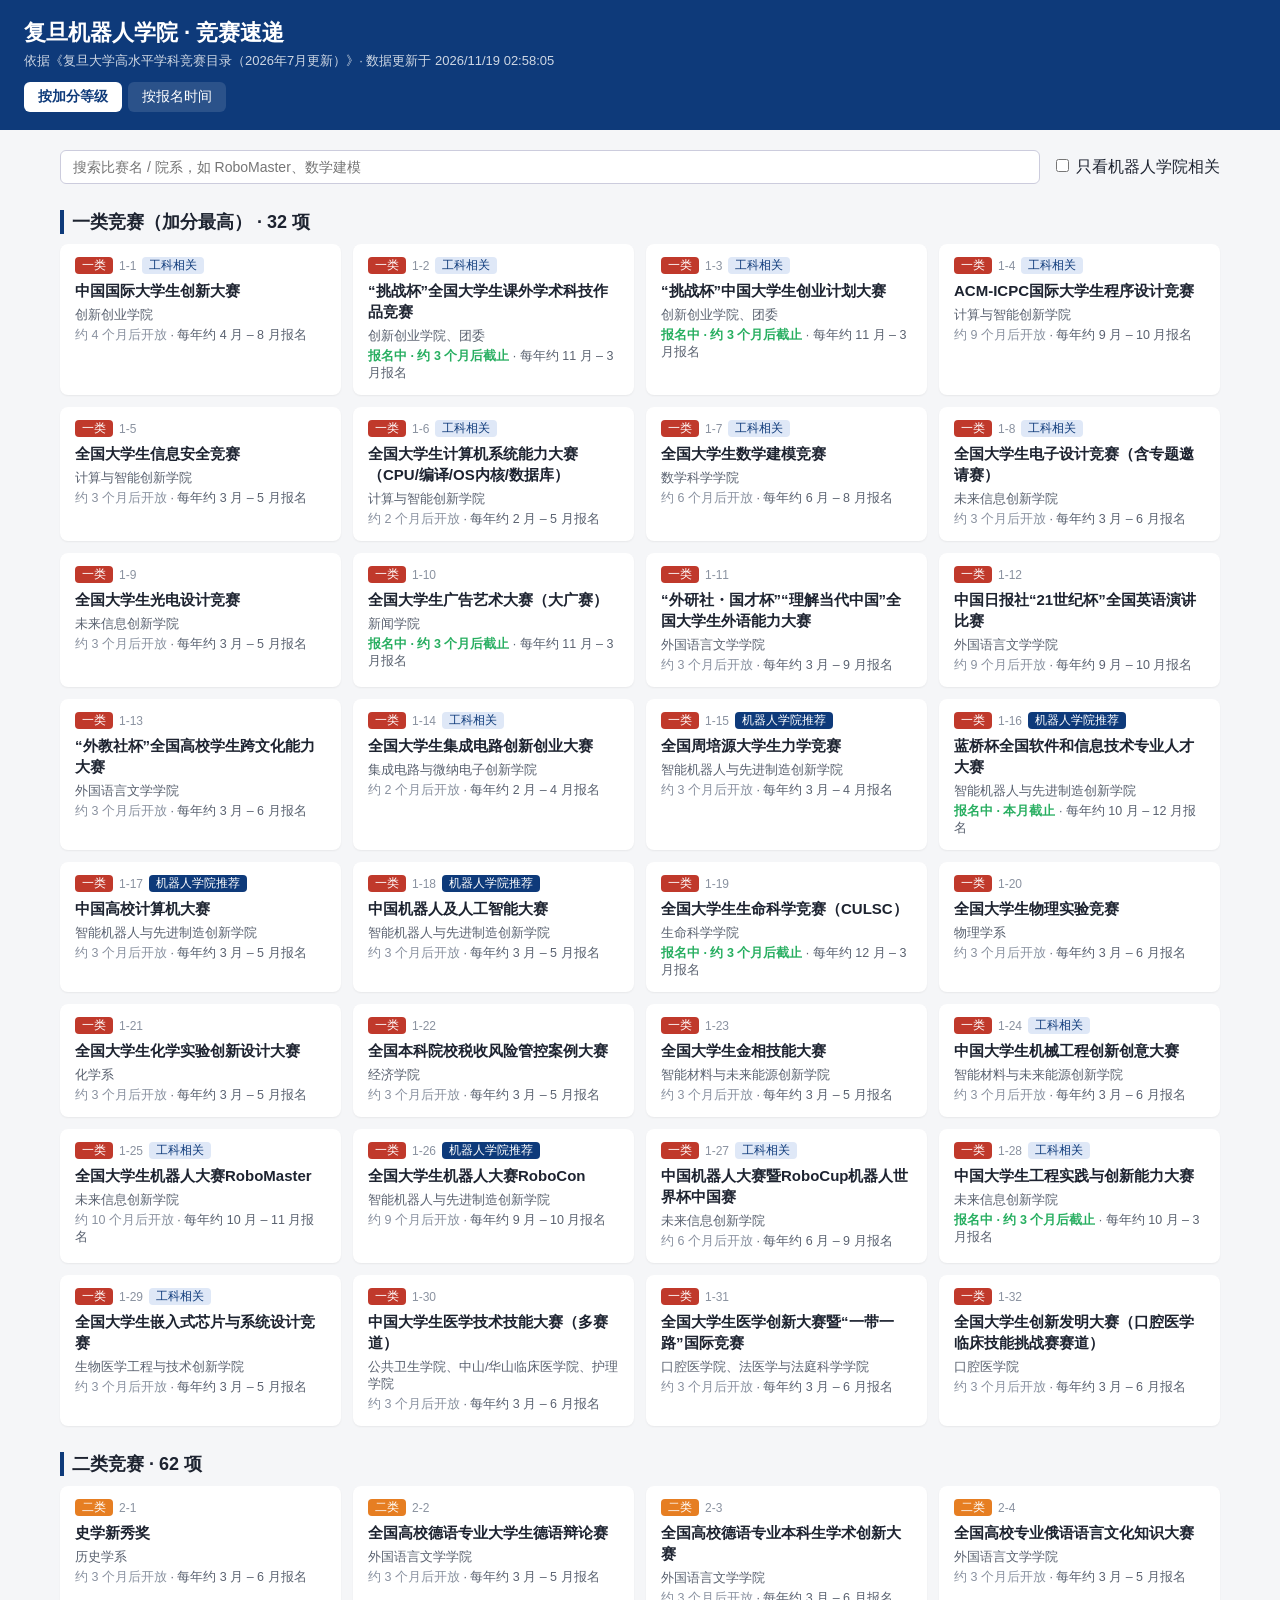
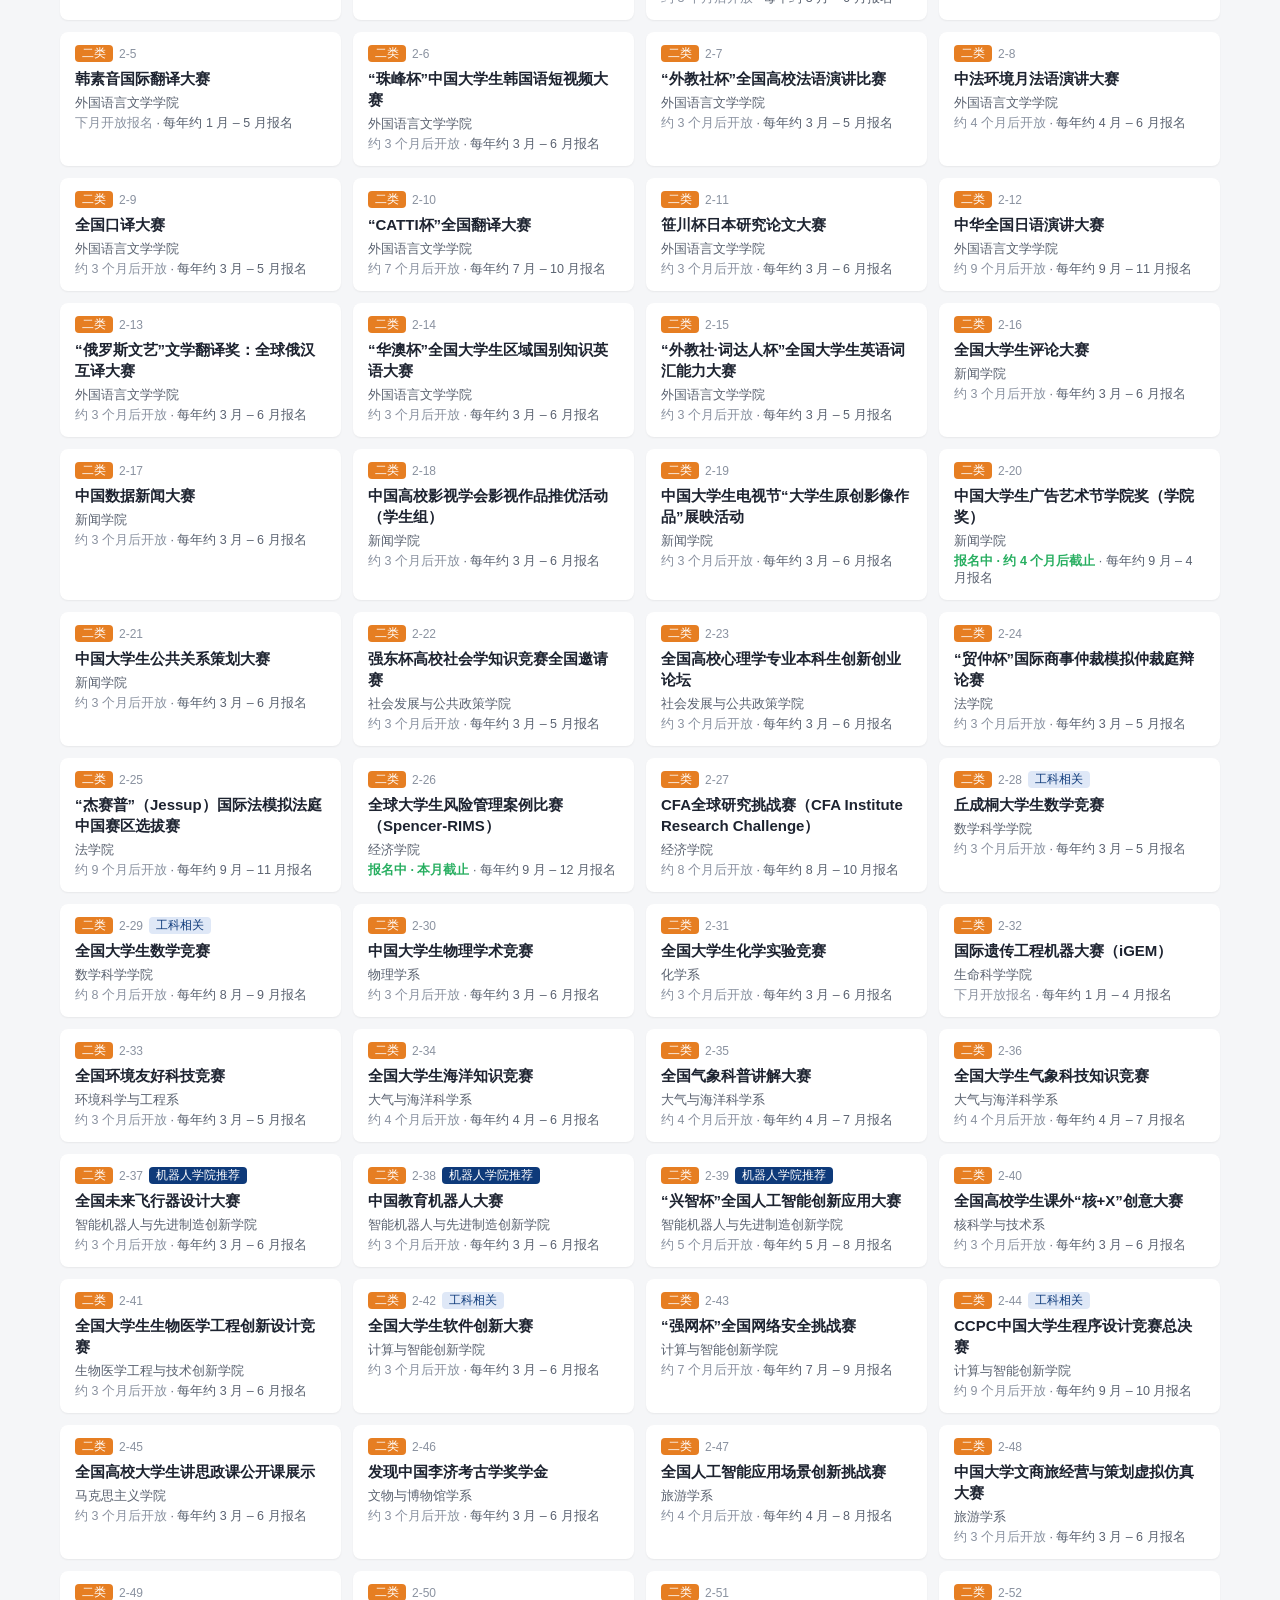
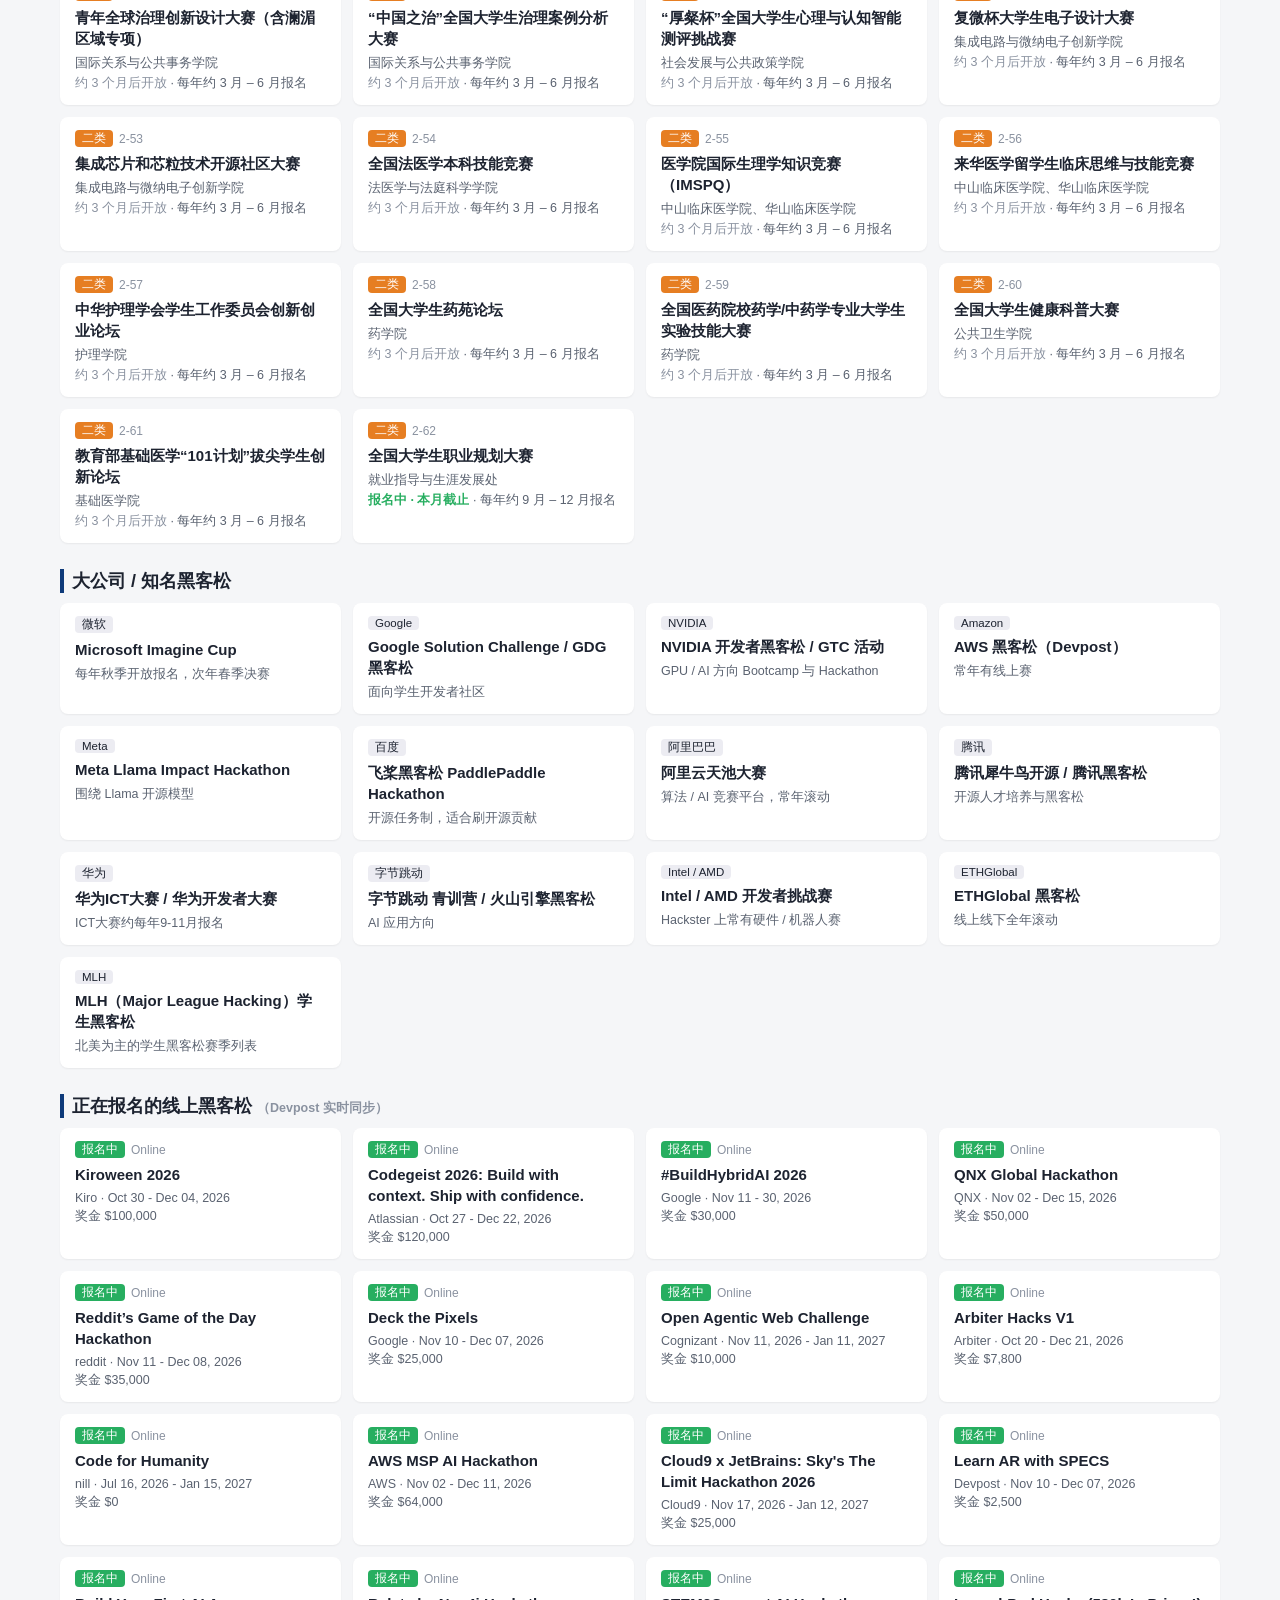
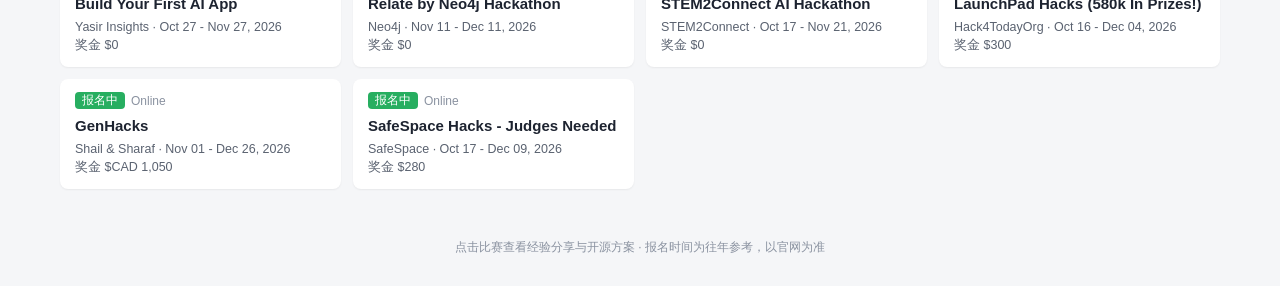
==== web/index.html @ 984133d2 "Initial site: Fudan contest catalog, timeline, hackathons, daily sync Co-Authored-By: Claude Opus 5." ====
<!doctype html>
<html lang="zh-CN"><head><meta charset="utf-8"><meta name="viewport" content="width=device-width,initial-scale=1">
<title>竞赛速递 · 按加分等级</title><link rel="stylesheet" href="style.css"></head>
<body>
<header><h1>复旦机器人学院 · 竞赛速递</h1>
<p>依据《复旦大学高水平学科竞赛目录（2026年7月更新）》· <span id="updated"></span></p>
<nav><a class="on" href="index.html">按加分等级</a><a href="timeline.html">按报名时间</a></nav></header>
<main>
<div class="tools"><input type="search" id="kw" placeholder="搜索比赛名 / 院系，如 RoboMaster、数学建模">
<label><input type="checkbox" id="robot"> 只看机器人学院相关</label></div>
<div id="list"></div>
<div id="hackathons"></div>
</main>
<div id="modal"><div class="box"><button class="close">×</button><div id="modal-body"></div></div></div>
<footer>点击比赛查看经验分享与开源方案 · 报名时间为往年参考，以官网为准</footer>
<script src="app.js"></script>
<script>
loadData().then(data => {
  const list = document.getElementById("list");
  const draw = () => {
    const cs = searchFilter(data.contests, kw.value, robot.checked);
    list.innerHTML = [1, 2].map(t => {
      const g = cs.filter(c => c.tier === t);
      return g.length ? `<h2>${t === 1 ? "一类竞赛（加分最高）" : "二类竞赛"} · ${g.length} 项</h2><div class="grid">${g.map(card).join("")}</div>` : "";
    }).join("") || '<p class="dim">没有匹配的比赛</p>';
  };
  kw.oninput = robot.onchange = draw;
  draw(); bindCards(list, data); renderHackathons(data);
});
</script>
</body></html>
---- web/style.css ----
*{box-sizing:border-box}
body{margin:0;font-family:-apple-system,"PingFang SC","Microsoft YaHei",sans-serif;background:#f5f6f8;color:#1d2330}
header{background:#0e3a7a;color:#fff;padding:18px 24px}
header h1{margin:0;font-size:22px}
header p{margin:4px 0 0;opacity:.8;font-size:13px}
nav{display:flex;gap:6px;margin-top:12px}
nav a{color:#fff;text-decoration:none;padding:6px 14px;border-radius:6px;background:rgba(255,255,255,.12);font-size:14px}
nav a.on{background:#fff;color:#0e3a7a;font-weight:600}
main{max-width:1200px;margin:0 auto;padding:20px}
.tools{display:flex;gap:12px;align-items:center;flex-wrap:wrap;margin-bottom:8px}
.tools input[type=search]{flex:1;min-width:220px;padding:8px 12px;border:1px solid #ccd;border-radius:6px;font-size:14px}
h2{font-size:18px;margin:26px 0 10px;border-left:4px solid #0e3a7a;padding-left:8px}
.grid{display:grid;grid-template-columns:repeat(auto-fill,minmax(270px,1fr));gap:12px}
.card{display:block;background:#fff;border-radius:8px;padding:12px 14px;box-shadow:0 1px 2px rgba(0,0,0,.06);cursor:pointer;color:inherit;text-decoration:none;border:1px solid transparent}
.card:hover{border-color:#0e3a7a}
.card h3{font-size:15px;margin:6px 0;line-height:1.4}
.row{display:flex;gap:6px;align-items:center}
.meta{font-size:12.5px;color:#5a6270;margin-top:3px}
.no{font-size:12px;color:#8a92a0}
.tag{font-size:11.5px;padding:1px 7px;border-radius:4px;background:#eef}
.t1{background:#c0392b;color:#fff}.t2{background:#e67e22;color:#fff}
.robot{background:#0e3a7a;color:#fff}.rel{background:#dfe8f7;color:#0e3a7a}
.hk{background:#ececf2}.openTag{background:#27ae60;color:#fff}
.st{color:#8a92a0}.st.open{color:#27ae60;font-weight:600}
.dim{color:#8a92a0;font-size:12.5px}
#modal{display:none;position:fixed;inset:0;background:rgba(0,0,0,.45);align-items:flex-start;justify-content:center;padding:40px 12px;overflow:auto;z-index:9}
#modal.show{display:flex}
.box{background:#fff;border-radius:10px;max-width:760px;width:100%;padding:22px 26px;position:relative}
.box h2{border:0;padding:0;margin:8px 0}
.close{position:absolute;right:14px;top:10px;font-size:22px;cursor:pointer;border:0;background:none}
.links{display:flex;flex-wrap:wrap;gap:8px}
.btn{padding:6px 12px;border:1px solid #0e3a7a;border-radius:6px;color:#0e3a7a;text-decoration:none;font-size:13px}
.btn:hover{background:#0e3a7a;color:#fff}
.repos{padding-left:18px}.repos li{margin-bottom:8px}
.month{display:flex;gap:10px;align-items:baseline}
footer{text-align:center;color:#8a92a0;font-size:12px;padding:30px}
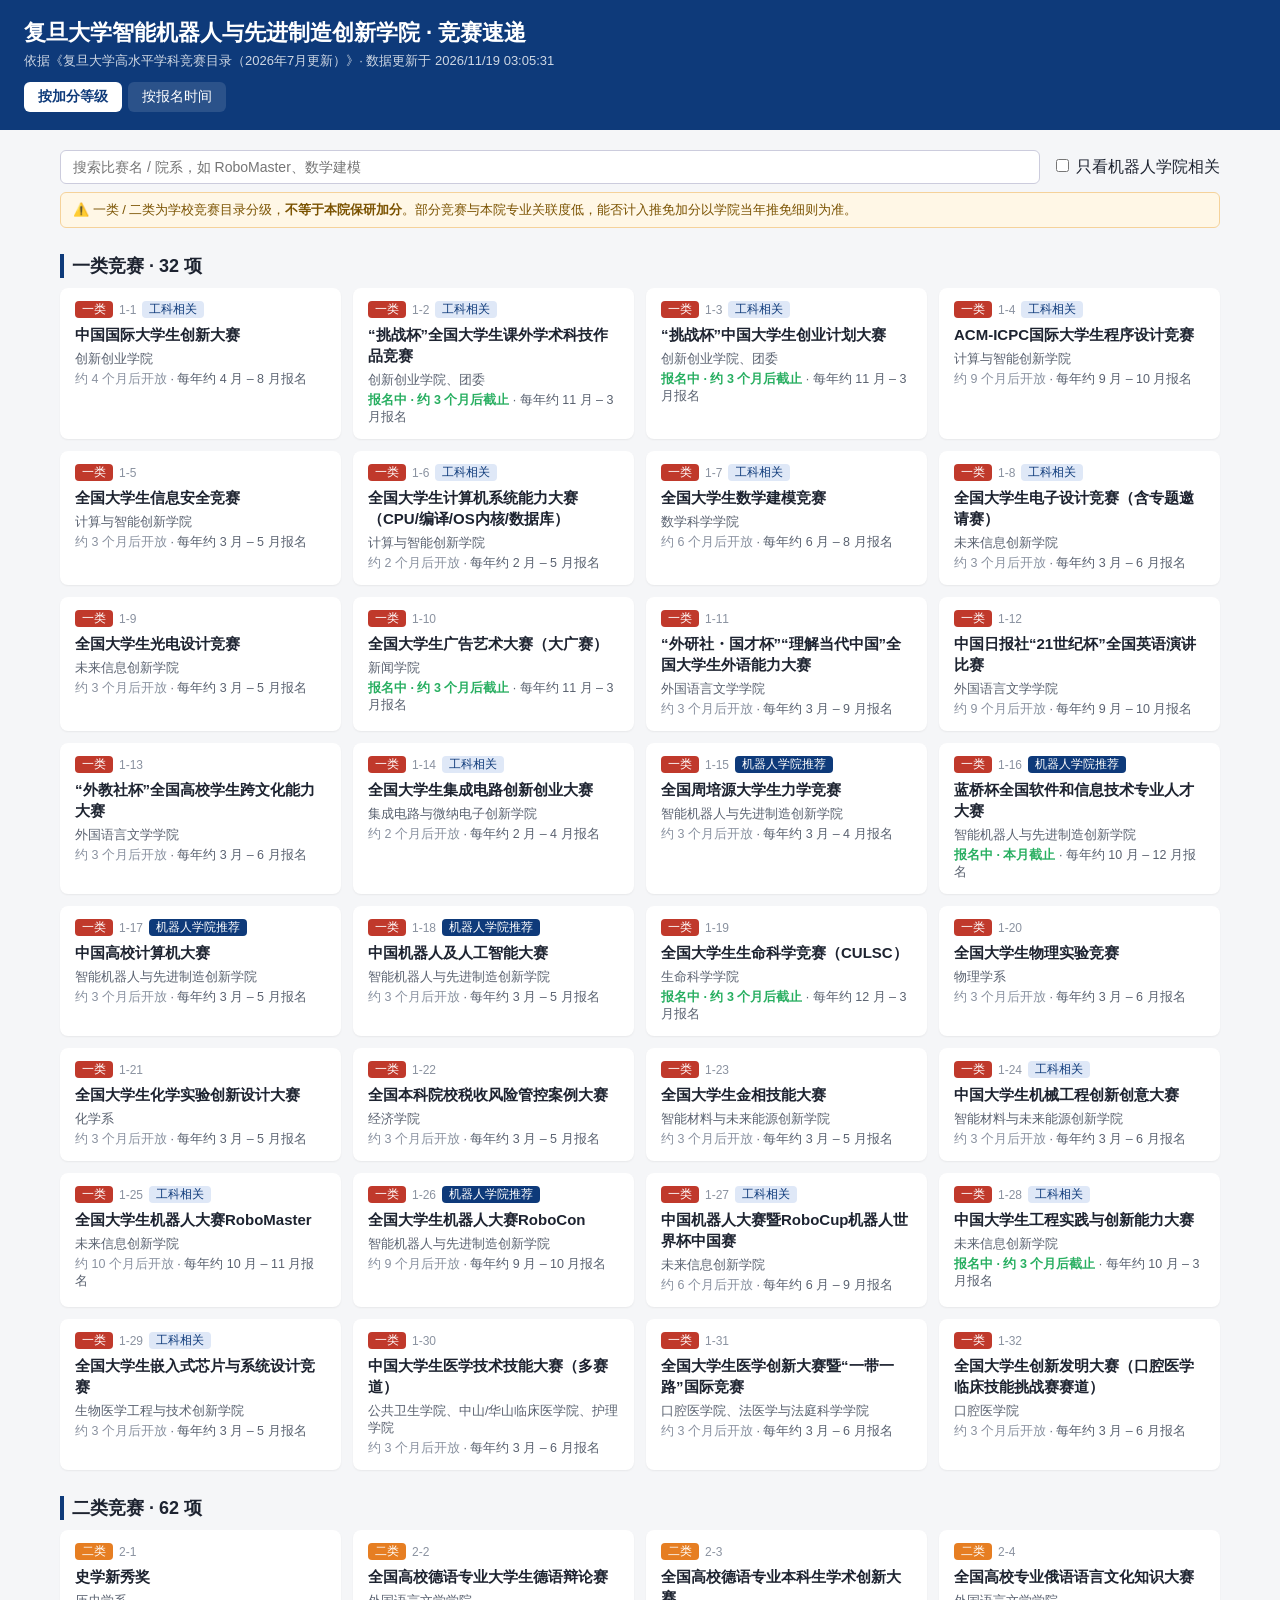
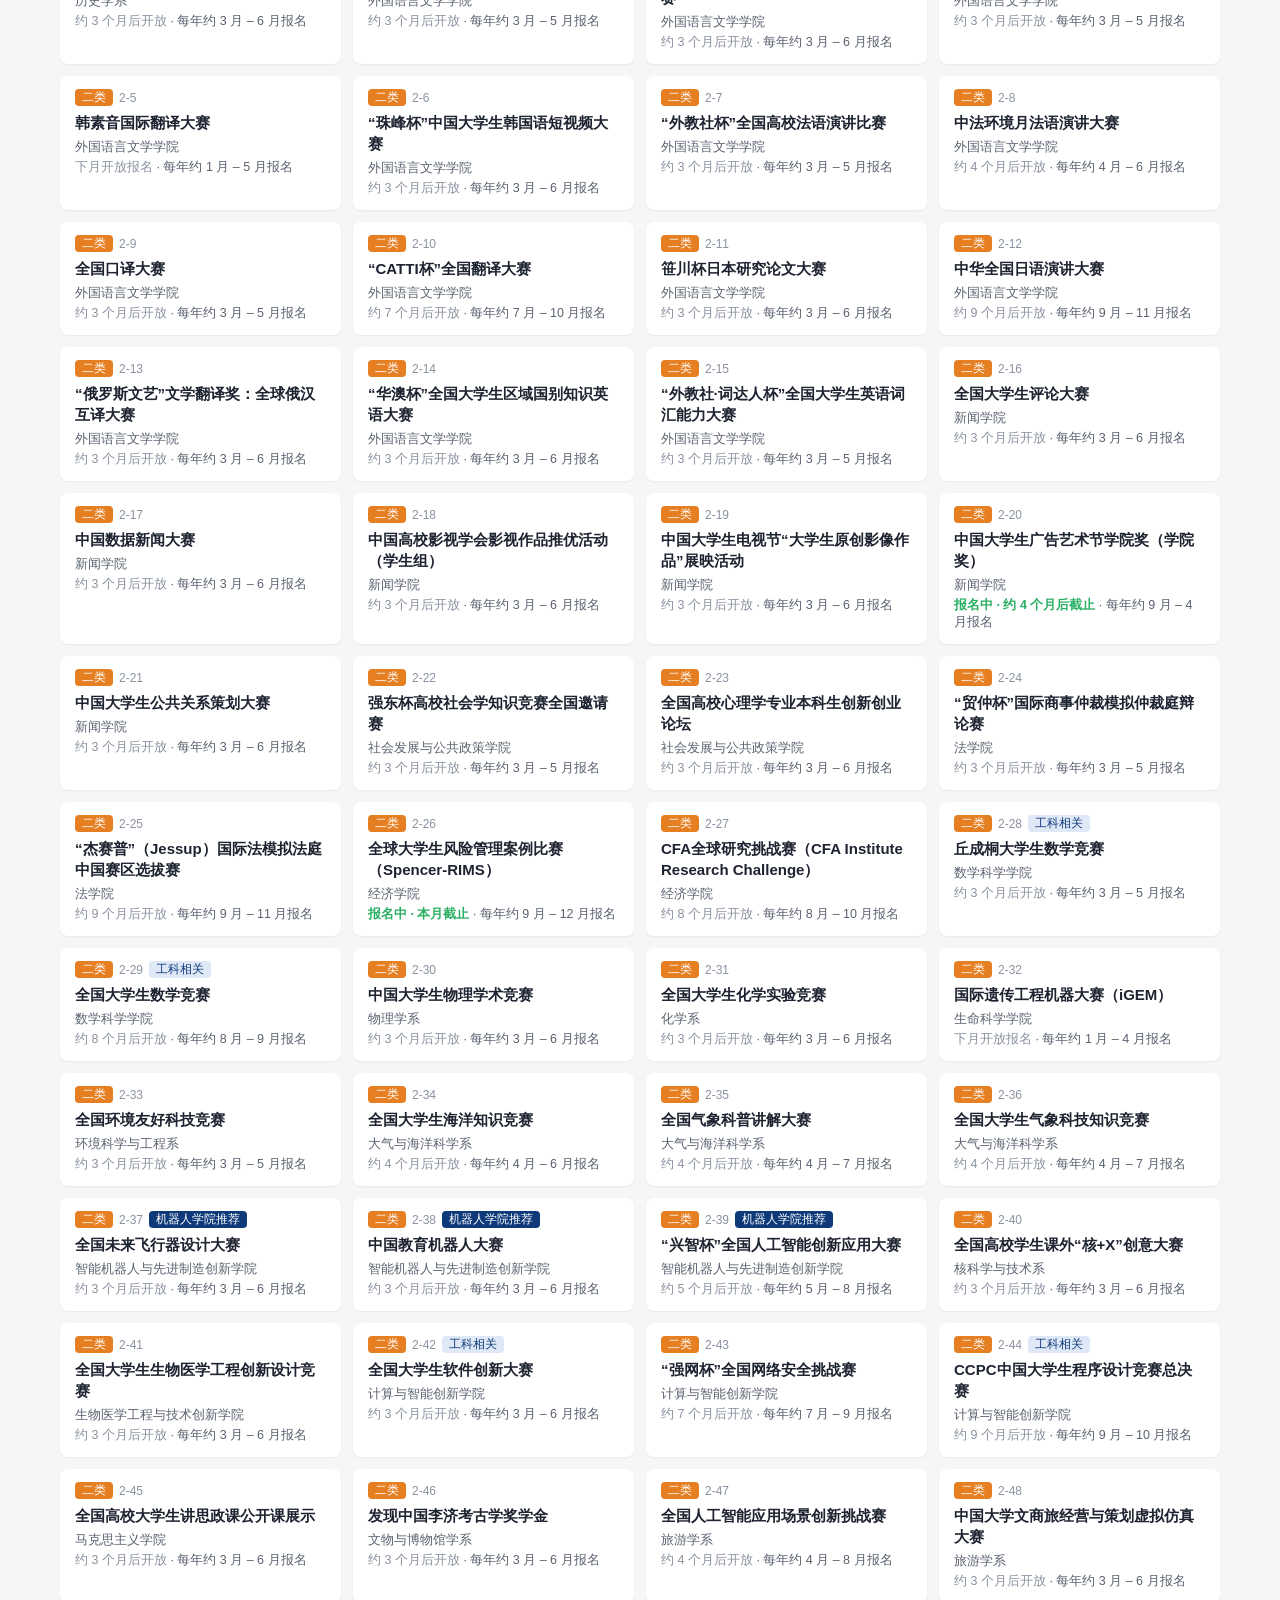
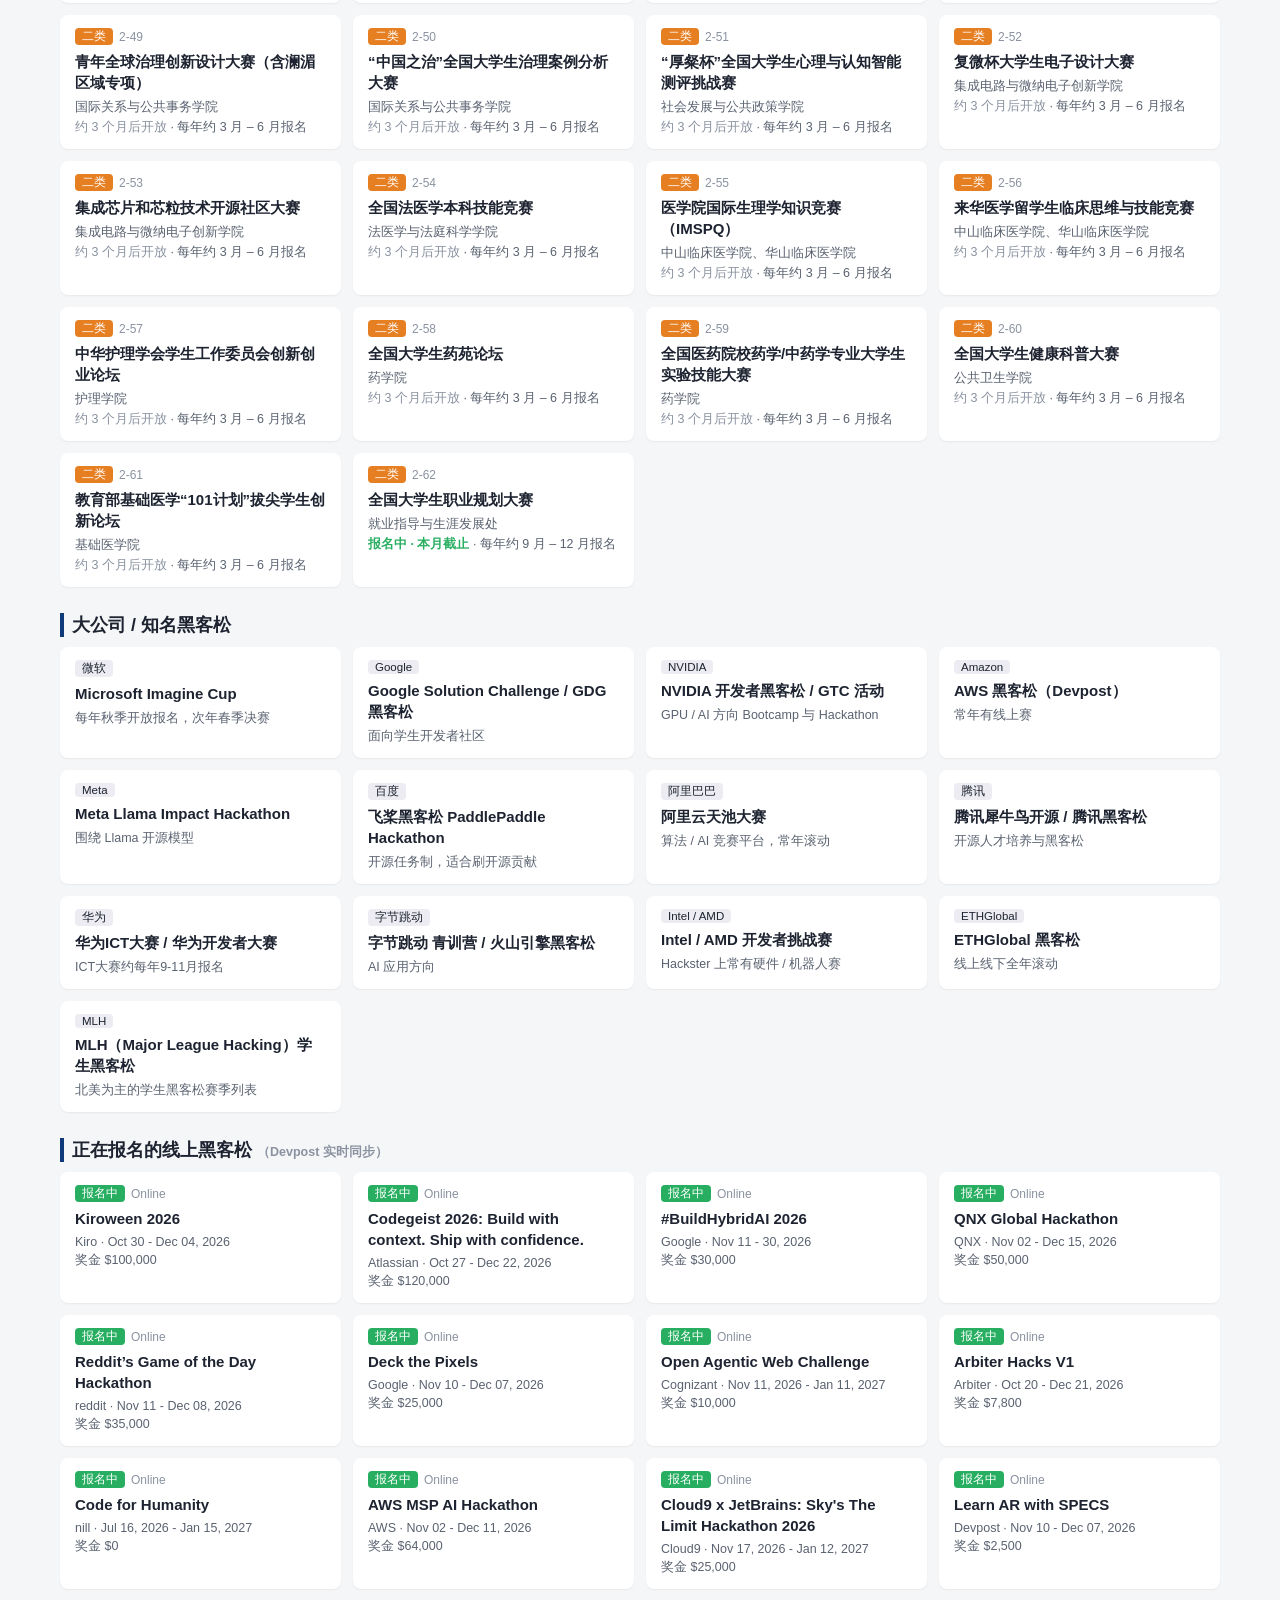
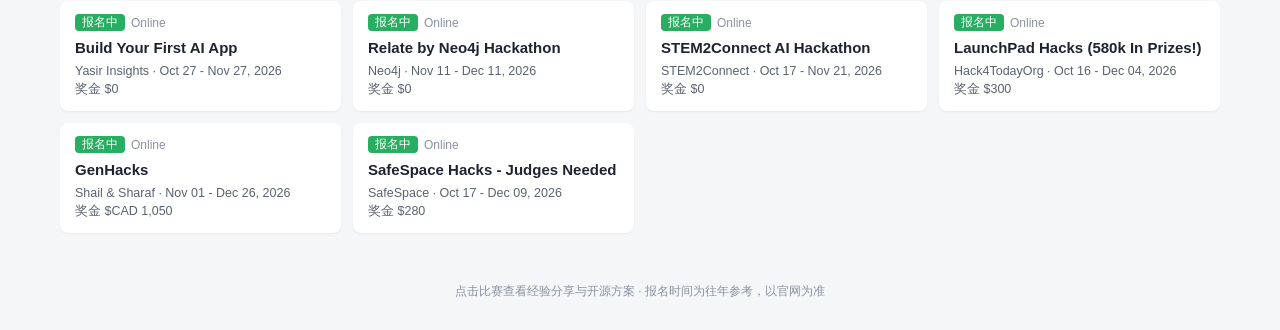
==== commit 9a777786: "Use full college name, add 保研加分 notice, draft WeChat post - Rename title to 复旦大学智能机器人与先进制造创新学院 - Dro" ====
--- a/web/index.html
+++ b/web/index.html
@@ -2,12 +2,13 @@
 <html lang="zh-CN"><head><meta charset="utf-8"><meta name="viewport" content="width=device-width,initial-scale=1">
 <title>竞赛速递 · 按加分等级</title><link rel="stylesheet" href="style.css"></head>
 <body>
-<header><h1>复旦机器人学院 · 竞赛速递</h1>
+<header><h1>复旦大学智能机器人与先进制造创新学院 · 竞赛速递</h1>
 <p>依据《复旦大学高水平学科竞赛目录（2026年7月更新）》· <span id="updated"></span></p>
 <nav><a class="on" href="index.html">按加分等级</a><a href="timeline.html">按报名时间</a></nav></header>
 <main>
 <div class="tools"><input type="search" id="kw" placeholder="搜索比赛名 / 院系，如 RoboMaster、数学建模">
 <label><input type="checkbox" id="robot"> 只看机器人学院相关</label></div>
+<p class="notice">⚠️ 一类 / 二类为学校竞赛目录分级，<b>不等于本院保研加分</b>。部分竞赛与本院专业关联度低，能否计入推免加分以学院当年推免细则为准。</p>
 <div id="list"></div>
 <div id="hackathons"></div>
 </main>
@@ -21,7 +22,7 @@
     const cs = searchFilter(data.contests, kw.value, robot.checked);
     list.innerHTML = [1, 2].map(t => {
       const g = cs.filter(c => c.tier === t);
-      return g.length ? `<h2>${t === 1 ? "一类竞赛（加分最高）" : "二类竞赛"} · ${g.length} 项</h2><div class="grid">${g.map(card).join("")}</div>` : "";
+      return g.length ? `<h2>${t === 1 ? "一类竞赛" : "二类竞赛"} · ${g.length} 项</h2><div class="grid">${g.map(card).join("")}</div>` : "";
     }).join("") || '<p class="dim">没有匹配的比赛</p>';
   };
   kw.oninput = robot.onchange = draw;
--- a/web/style.css
+++ b/web/style.css
@@ -34,3 +34,4 @@
 .repos{padding-left:18px}.repos li{margin-bottom:8px}
 .month{display:flex;gap:10px;align-items:baseline}
 footer{text-align:center;color:#8a92a0;font-size:12px;padding:30px}
+.notice{background:#fff7e6;border:1px solid #f5d29a;color:#7a5200;border-radius:6px;padding:8px 12px;font-size:13px;margin:4px 0 0}
